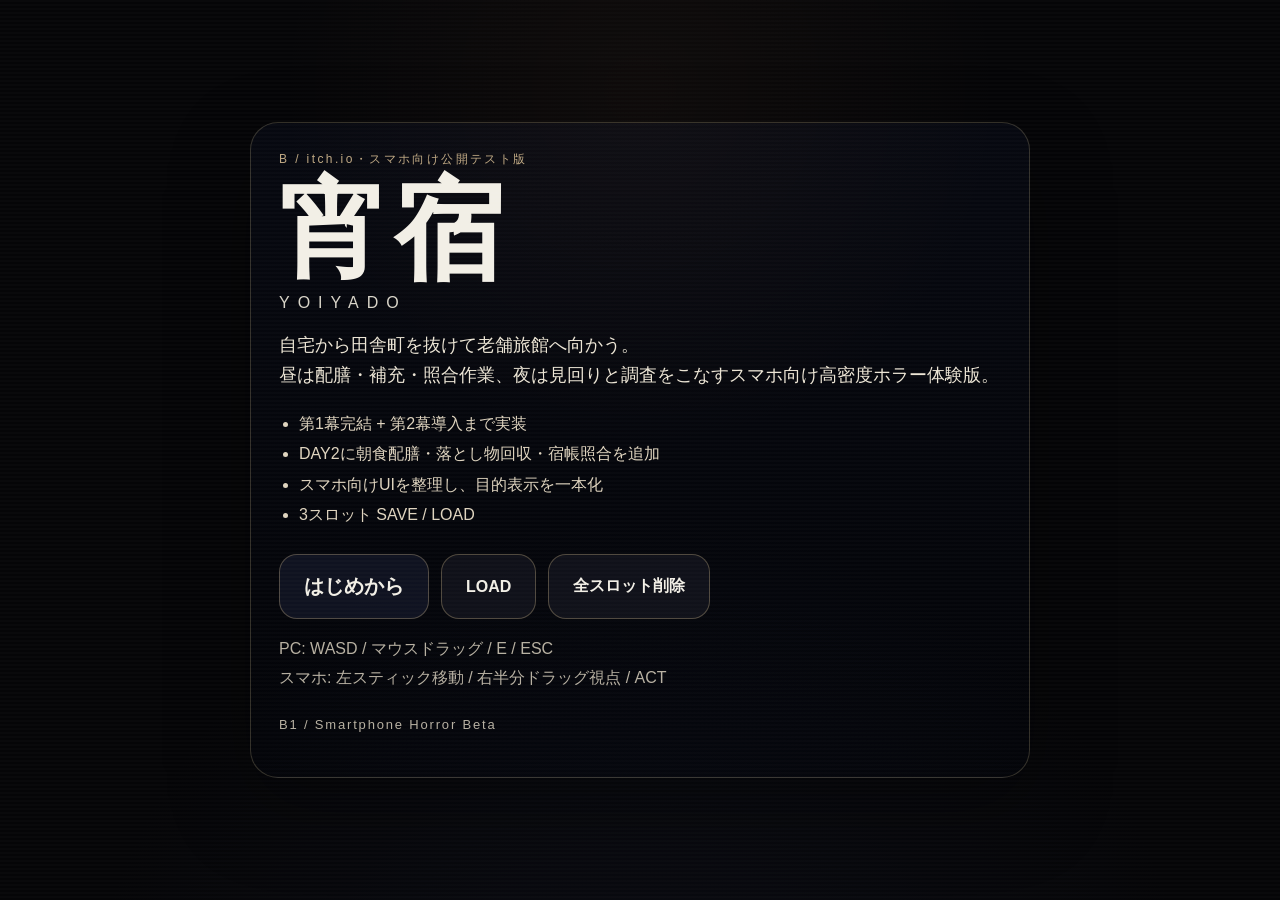
==== index.html @ 84901a3a "Add files via upload" ====
<!doctype html>
<html lang="ja">
<head>
  <meta charset="utf-8">
  <meta name="viewport" content="width=device-width, initial-scale=1, maximum-scale=1, user-scalable=no, viewport-fit=cover">
  <title>宵宿 B1 Smartphone Beta</title>
  <link rel="stylesheet" href="styles.css?v=b1">
</head>
<body class="title-body">
  <div class="crt"></div>
  <main class="title-shell">
    <div class="title-card">
      <p class="eyebrow">B / itch.io・スマホ向け公開テスト版</p>
      <h1>宵宿</h1>
      <p class="roman">YOIYADO</p>
      <p class="lead">自宅から田舎町を抜けて老舗旅館へ向かう。<br>昼は配膳・補充・照合作業、夜は見回りと調査をこなすスマホ向け高密度ホラー体験版。</p>
      <ul class="feature-list">
        <li>第1幕完結 + 第2幕導入まで実装</li>
        <li>DAY2に朝食配膳・落とし物回収・宿帳照合を追加</li>
        <li>スマホ向けUIを整理し、目的表示を一本化</li>
        <li>3スロット SAVE / LOAD</li>
      </ul>
      <div class="title-actions">
        <a class="main-btn" href="play.html?new=1">はじめから</a>
        <button class="sub-btn" id="open-title-load">LOAD</button>
        <button class="sub-btn" id="wipe-save">全スロット削除</button>
      </div>
      <p class="hint">PC: WASD / マウスドラッグ / E / ESC<br>スマホ: 左スティック移動 / 右半分ドラッグ視点 / ACT</p>
      <p class="version">B1 / Smartphone Horror Beta</p>
    </div>
  </main>

  <div id="title-slot-overlay" class="overlay hidden title-slot-overlay">
    <div class="menu-card slot-card">
      <h2>LOAD</h2>
      <p class="slot-note">読み込むセーブデータを選んでください。</p>
      <div id="title-slot-list" class="slot-list"></div>
      <button id="close-title-load">閉じる</button>
    </div>
  </div>

  <script>
    (function(){
      const SAVE_PREFIX = 'yoiyado_b1_smartphone_slot_';
      const overlay = document.getElementById('title-slot-overlay');
      const list = document.getElementById('title-slot-list');
      const openBtn = document.getElementById('open-title-load');
      const closeBtn = document.getElementById('close-title-load');
      const wipeBtn = document.getElementById('wipe-save');

      function slotKey(n){ return SAVE_PREFIX + n; }
      function escapeHtml(str){ return String(str).replace(/[&<>"]/g, s => ({'&':'&amp;','<':'&lt;','>':'&gt;','"':'&quot;'}[s])); }
      function renderSlots(){
        const labels = { start_note:'机へ', leave_home:'玄関へ', walk_to_ryokan:'旅館入口へ', talk_okami:'女将へ', get_tray:'厨房へ', deliver_201:'201号室へ', report_okami:'帳場へ戻る', stock_amenities:'戸棚へ', place_amenities:'備品箱へ', arrange_slippers:'下駄箱前へ', restock_towels:'浴場前へ', answer_phone:'浴場前へ', inspect_archive:'宿帳庫へ', escape_archive:'帳場へ逃げる', sleep_day1:'布団へ', leave_home_day2:'玄関へ', commute_day2:'旅館入口へ', talk_maid:'仲居へ', inspect_north:'北廊下へ', inspect_detached:'離れ通路へ', escape_detached:'帳場へ逃げる', finale:'女将へ' };
        list.innerHTML = '';
        for (let i=1;i<=3;i++){
          const raw = localStorage.getItem(slotKey(i));
          const wrap = document.createElement('div');
          wrap.className = 'slot-row';
          const btn = document.createElement('button');
          btn.className = 'slot-btn';
          if(raw){
            try{
              const data = JSON.parse(raw);
              const area = data.areaLabel || data.area || '不明';
              const objective = labels[data.step] || data.step || '進行中';
              btn.innerHTML = '<strong>SLOT ' + i + '</strong><span>' + escapeHtml(area) + ' / ' + escapeHtml(objective) + '</span>';
              btn.addEventListener('click', ()=>{ location.href = 'play.html?slot=' + i; });
            }catch(e){
              btn.innerHTML = '<strong>SLOT ' + i + '</strong><span>読込失敗</span>';
              btn.disabled = true;
            }
          }else{
            btn.innerHTML = '<strong>SLOT ' + i + '</strong><span>空き</span>';
            btn.disabled = true;
          }
          wrap.appendChild(btn);
          list.appendChild(wrap);
        }
      }
      openBtn.addEventListener('click', function(){ renderSlots(); overlay.classList.remove('hidden'); });
      closeBtn.addEventListener('click', function(){ overlay.classList.add('hidden'); });
      overlay.addEventListener('click', function(e){ if(e.target === overlay) overlay.classList.add('hidden'); });
      wipeBtn.addEventListener('click', function(){
        for(let i=1;i<=3;i++) localStorage.removeItem(slotKey(i));
        alert('3つのセーブスロットを削除しました');
        renderSlots();
      });
    })();
  </script>
</body>
</html>
---- styles.css ----
:root{
  --bg:#050507;
  --panel:rgba(6,8,15,.82);
  --panel-2:rgba(10,12,22,.92);
  --line:rgba(177,162,122,.28);
  --text:#f2efe6;
  --sub:#bfa883;
  --accent:#d6c18f;
  --danger:#d06b60;
  --safe-top:env(safe-area-inset-top, 0px);
  --safe-bottom:env(safe-area-inset-bottom, 0px);
  --safe-left:env(safe-area-inset-left, 0px);
  --safe-right:env(safe-area-inset-right, 0px);
}
*{box-sizing:border-box; -webkit-tap-highlight-color:transparent; touch-action:manipulation;}
html,body{margin:0; padding:0; width:100%; height:100%; overflow:hidden; background:var(--bg); color:var(--text); font-family:-apple-system,BlinkMacSystemFont,"Hiragino Sans","Yu Gothic UI",sans-serif;}
body{overscroll-behavior:none;}
.title-body,.play-body{position:relative;}
.crt{pointer-events:none; position:fixed; inset:0; background:
  repeating-linear-gradient(180deg, rgba(255,255,255,.02) 0 2px, rgba(0,0,0,0) 2px 4px),
  radial-gradient(circle at 50% 10%, rgba(255,164,96,.06), transparent 35%),
  radial-gradient(circle at 50% 120%, rgba(60,74,130,.14), transparent 45%);
  mix-blend-mode:screen; opacity:.65; z-index:4;
}
.title-shell{position:relative; z-index:2; display:grid; place-items:center; min-height:100%; padding:24px;}
.title-card{max-width:780px; width:min(92vw,780px); padding:28px; border:1px solid var(--line); border-radius:28px; background:linear-gradient(180deg, rgba(7,9,17,.95), rgba(3,4,8,.92)); box-shadow:0 30px 80px rgba(0,0,0,.45);}
.eyebrow{margin:0 0 8px; letter-spacing:.2em; color:var(--sub); font-size:12px;}
.title-card h1{font-size:clamp(56px,12vw,110px); margin:0; line-height:1; letter-spacing:.04em;}
.roman{margin:8px 0 18px; letter-spacing:.5em; color:#d8d4c8;}
.lead{font-size:18px; line-height:1.7; color:#ece5d5;}
.feature-list{padding-left:20px; line-height:1.9; color:#dfd4bf;}
.title-actions{display:flex; gap:12px; flex-wrap:wrap; margin-top:24px;}
.main-btn,.sub-btn{appearance:none; border:none; cursor:pointer; text-decoration:none; color:var(--text); background:rgba(16,19,34,.95); border:1px solid rgba(216,193,143,.32); border-radius:18px; padding:18px 24px; font-size:20px; font-weight:700;}
.sub-btn{background:rgba(17,18,26,.9); font-size:16px;}
.hint,.version{color:#b7b0a1; line-height:1.8;}
.version{margin-top:20px; font-size:13px; letter-spacing:.14em;}

#game-root{position:fixed; inset:0; overflow:hidden; background:#020306;}
#game-canvas{position:absolute; inset:0; width:100%; height:100%; display:block;}
.hud{position:absolute; inset:0; z-index:3; pointer-events:none;}
.hud-left,.hud-right{position:absolute; top:calc(var(--safe-top) + 14px); display:flex; gap:10px; align-items:flex-start;}
.hud-left{left:calc(var(--safe-left) + 14px); flex-direction:column;}
.hud-right{right:calc(var(--safe-right) + 14px); flex-direction:column; align-items:flex-end;}
.badge,.distance-pill,.menu-btn,.objective-panel,.prompt,.menu-card,.dialogue,.joystick-base,.act-btn,.look-zone,#minimap{backdrop-filter:blur(10px); background:var(--panel); border:1px solid var(--line); box-shadow:0 16px 34px rgba(0,0,0,.28);}
.badge{padding:6px 9px; border-radius:12px; min-width:64px; font-weight:700; text-align:center; font-size:11px;}
.badge.secondary{color:#e5d1ad; opacity:.92;}
#objective-panel,#minimap{display:none !important;}
.distance-pill{padding:10px 14px; border-radius:18px; font-weight:700; font-size:16px; color:#f0d68e; max-width:min(64vw, 360px); white-space:nowrap; overflow:hidden; text-overflow:ellipsis;}
.menu-btn{pointer-events:auto; appearance:none; border:none; color:var(--text); padding:12px 20px; border-radius:18px; font-weight:800; font-size:16px; cursor:pointer;}
.objective-panel{position:absolute; left:calc(var(--safe-left) + 18px); bottom:calc(var(--safe-bottom) + 142px); width:min(440px, calc(100vw - 172px)); padding:16px 18px; border-radius:20px;}
.objective-title{font-size:12px; letter-spacing:.18em; color:var(--sub); margin-bottom:8px;}
.objective-text{font-size:24px; font-weight:800; line-height:1.35;}
.objective-sub{margin-top:6px; color:#cbc0a7;}
.prompt{position:absolute; top:calc(var(--safe-top) + 110px); left:50%; bottom:auto; transform:translateX(-50%); min-width:220px; max-width:min(54vw, 380px); padding:10px 14px; border-radius:16px; text-align:center; font-weight:700; opacity:0; transition:.18s ease; z-index:3; pointer-events:none; white-space:nowrap; overflow:hidden; text-overflow:ellipsis; font-size:14px;}
.prompt.show{opacity:1;}
@media (max-width: 900px){
  .prompt{top:calc(var(--safe-top) + 146px); left:calc(var(--safe-left) + 122px); max-width:min(52vw, 280px); font-size:14px; padding:10px 14px;}
}

#minimap{position:absolute; top:calc(var(--safe-top) + 86px); right:calc(var(--safe-right) + 14px); width:270px; height:150px; border-radius:22px; padding:0;}
.joystick-zone{position:absolute; z-index:3; left:calc(var(--safe-left) + 18px); bottom:calc(var(--safe-bottom) + 18px); width:150px; height:150px; pointer-events:auto; touch-action:none;}
.move-label{position:absolute; left:14px; top:10px; color:rgba(203,195,178,.62); font-size:12px; letter-spacing:.18em;}
.joystick-base{position:absolute; inset:0; border-radius:28px; display:grid; place-items:center; background:rgba(6,8,15,.22); border:1px solid rgba(177,162,122,.12); box-shadow:0 10px 22px rgba(0,0,0,.10);} 
.joystick-knob{width:56px; height:56px; border-radius:50%; background:rgba(255,255,255,.12); border:1px solid rgba(255,255,255,.14); transform:translate3d(0,0,0);} 
.look-zone{position:absolute; z-index:3; right:calc(var(--safe-right) + 118px); bottom:calc(var(--safe-bottom) + 22px); width:118px; height:64px; border-radius:20px; display:grid; place-items:center; color:rgba(185,177,162,.38); font-size:11px; letter-spacing:.16em; pointer-events:none; background:rgba(6,8,15,.06); border:1px solid rgba(177,162,122,.05);} 
.act-btn{position:absolute; z-index:3; right:calc(var(--safe-right) + 18px); bottom:calc(var(--safe-bottom) + 18px); width:150px; height:92px; border-radius:26px; pointer-events:auto; appearance:none; border:none; color:rgba(255,255,255,.94); font-size:40px; font-weight:900; letter-spacing:.04em; background:rgba(6,8,15,.24); border:1px solid rgba(177,162,122,.12); box-shadow:0 10px 22px rgba(0,0,0,.10);} 
.dialogue{position:absolute; left:18px; right:18px; bottom:calc(var(--safe-bottom) + 18px); z-index:5; pointer-events:auto; border-radius:24px; display:grid; grid-template-columns:130px 1fr; overflow:hidden;}
.portrait{min-height:180px; background:linear-gradient(180deg, rgba(58,61,80,.65), rgba(14,16,24,.8)); display:grid; place-items:center;}
.dialogue-box{padding:18px 20px 22px;}
.dialogue-name{font-size:18px; color:var(--accent); font-weight:800; margin-bottom:8px;}
.dialogue-text{font-size:24px; line-height:1.6; white-space:pre-wrap;}
.dialogue-continue{margin-top:10px; color:#b8afa0; font-size:14px;}
.overlay{position:absolute; inset:0; z-index:6; display:grid; place-items:center; background:rgba(0,0,0,.42);}
.menu-card{width:min(92vw,420px); padding:28px; border-radius:26px; text-align:center; background:var(--panel-2);}
.menu-card h2{margin:0 0 16px; font-size:30px;}
.menu-card p{line-height:1.8; color:#d5c7b3;}
.menu-card button{appearance:none; display:block; width:100%; margin-top:10px; padding:16px 18px; border-radius:18px; border:1px solid rgba(216,193,143,.32); background:rgba(17,19,30,.96); color:var(--text); font-size:18px; font-weight:800;}
.hidden{display:none !important;}

@media (max-width: 900px){
  .title-card{padding:24px 18px 20px;}
  .lead{font-size:16px;}
  .feature-list{font-size:14px;}
  .distance-pill{font-size:14px; max-width:58vw;}
  .badge{min-width:76px; padding:8px 10px; font-size:13px;}
  .act-btn{width:122px; height:82px; font-size:34px;}
  .look-zone{right:calc(var(--safe-right) + 98px); width:94px; font-size:10px;}
  .joystick-zone{width:136px; height:136px;}
  .dialogue{grid-template-columns:96px 1fr;}
  .portrait{min-height:142px;}
  .dialogue-text{font-size:18px;}
}


.slot-card{max-width:min(92vw,560px);}
.slot-note{margin:0 0 12px; color:#d5c7b3; line-height:1.6;}
.slot-list{display:grid; gap:10px;}
.slot-row{display:grid;}
.slot-btn{appearance:none; width:100%; text-align:left; display:grid; gap:4px; padding:16px 18px; border-radius:18px; border:1px solid rgba(216,193,143,.32); background:rgba(17,19,30,.96); color:var(--text);}
.slot-btn strong{font-size:16px; letter-spacing:.08em;}
.slot-btn span{font-size:14px; color:#d5c7b3;}
.slot-btn:disabled{opacity:.48;}
.title-slot-overlay{z-index:6;}
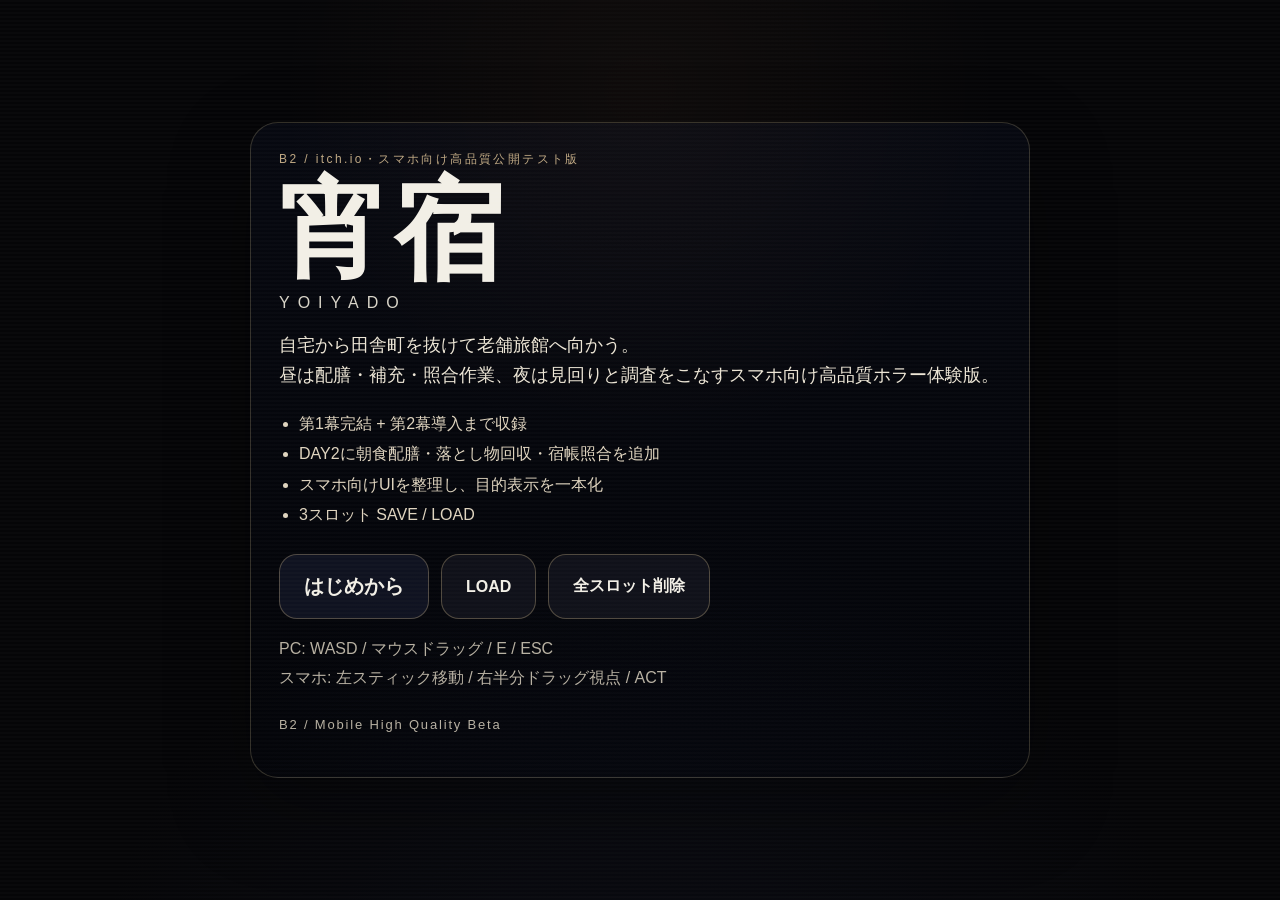
==== commit e2b2f692: "Add files via upload" ====
--- a/index.html
+++ b/index.html
@@ -3,19 +3,19 @@
 <head>
   <meta charset="utf-8">
   <meta name="viewport" content="width=device-width, initial-scale=1, maximum-scale=1, user-scalable=no, viewport-fit=cover">
-  <title>宵宿 B1 Smartphone Beta</title>
-  <link rel="stylesheet" href="styles.css?v=b1">
+  <title>宵宿 B2 Mobile High Quality Beta</title>
+  <link rel="stylesheet" href="styles.css?v=b2hq">
 </head>
 <body class="title-body">
   <div class="crt"></div>
   <main class="title-shell">
     <div class="title-card">
-      <p class="eyebrow">B / itch.io・スマホ向け公開テスト版</p>
+      <p class="eyebrow">B2 / itch.io・スマホ向け高品質公開テスト版</p>
       <h1>宵宿</h1>
       <p class="roman">YOIYADO</p>
-      <p class="lead">自宅から田舎町を抜けて老舗旅館へ向かう。<br>昼は配膳・補充・照合作業、夜は見回りと調査をこなすスマホ向け高密度ホラー体験版。</p>
+      <p class="lead">自宅から田舎町を抜けて老舗旅館へ向かう。<br>昼は配膳・補充・照合作業、夜は見回りと調査をこなすスマホ向け高品質ホラー体験版。</p>
       <ul class="feature-list">
-        <li>第1幕完結 + 第2幕導入まで実装</li>
+        <li>第1幕完結 + 第2幕導入まで収録</li>
         <li>DAY2に朝食配膳・落とし物回収・宿帳照合を追加</li>
         <li>スマホ向けUIを整理し、目的表示を一本化</li>
         <li>3スロット SAVE / LOAD</li>
@@ -26,7 +26,7 @@
         <button class="sub-btn" id="wipe-save">全スロット削除</button>
       </div>
       <p class="hint">PC: WASD / マウスドラッグ / E / ESC<br>スマホ: 左スティック移動 / 右半分ドラッグ視点 / ACT</p>
-      <p class="version">B1 / Smartphone Horror Beta</p>
+      <p class="version">B2 / Mobile High Quality Beta</p>
     </div>
   </main>
 
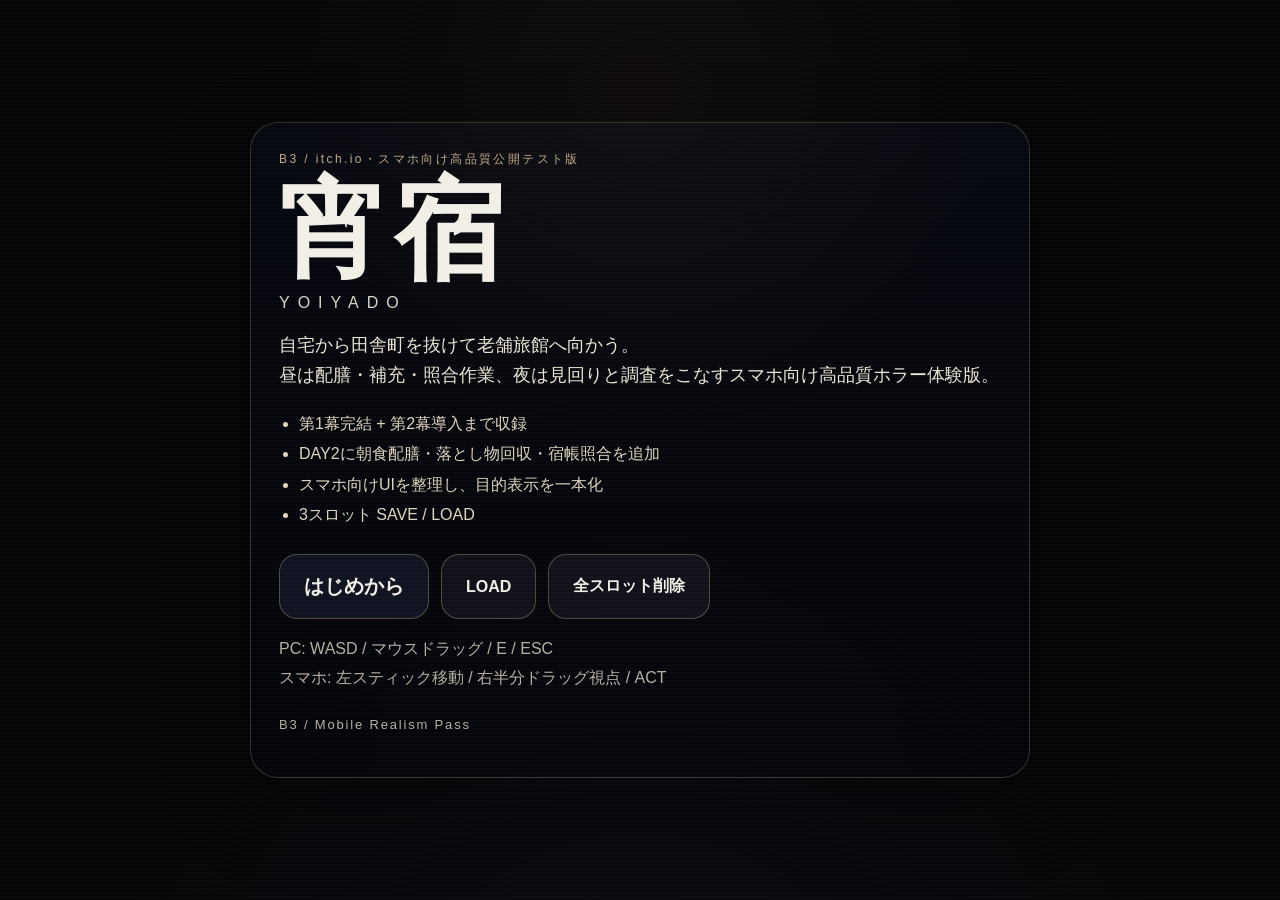
==== commit ac08e1a4: "Add files via upload" ====
--- a/index.html
+++ b/index.html
@@ -3,14 +3,14 @@
 <head>
   <meta charset="utf-8">
   <meta name="viewport" content="width=device-width, initial-scale=1, maximum-scale=1, user-scalable=no, viewport-fit=cover">
-  <title>宵宿 B2 Mobile High Quality Beta</title>
-  <link rel="stylesheet" href="styles.css?v=b2hq">
+  <title>宵宿 B3 Mobile High Quality Beta</title>
+  <link rel="stylesheet" href="styles.css?v=b3real">
 </head>
 <body class="title-body">
   <div class="crt"></div>
   <main class="title-shell">
     <div class="title-card">
-      <p class="eyebrow">B2 / itch.io・スマホ向け高品質公開テスト版</p>
+      <p class="eyebrow">B3 / itch.io・スマホ向け高品質公開テスト版</p>
       <h1>宵宿</h1>
       <p class="roman">YOIYADO</p>
       <p class="lead">自宅から田舎町を抜けて老舗旅館へ向かう。<br>昼は配膳・補充・照合作業、夜は見回りと調査をこなすスマホ向け高品質ホラー体験版。</p>
@@ -26,7 +26,7 @@
         <button class="sub-btn" id="wipe-save">全スロット削除</button>
       </div>
       <p class="hint">PC: WASD / マウスドラッグ / E / ESC<br>スマホ: 左スティック移動 / 右半分ドラッグ視点 / ACT</p>
-      <p class="version">B2 / Mobile High Quality Beta</p>
+      <p class="version">B3 / Mobile Realism Pass</p>
     </div>
   </main>
 
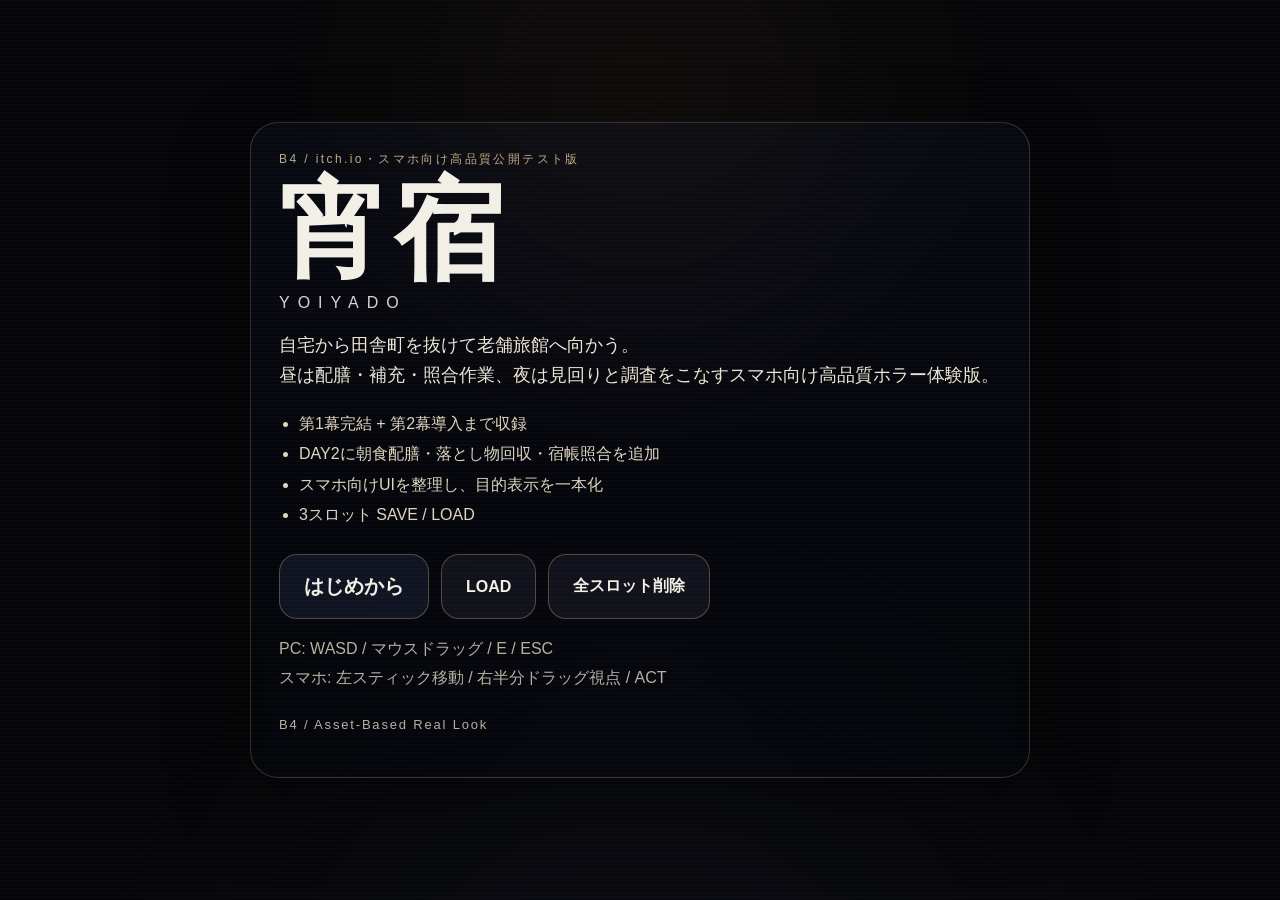
==== commit e869279c: "Add files via upload" ====
--- a/index.html
+++ b/index.html
@@ -3,14 +3,14 @@
 <head>
   <meta charset="utf-8">
   <meta name="viewport" content="width=device-width, initial-scale=1, maximum-scale=1, user-scalable=no, viewport-fit=cover">
-  <title>宵宿 B3 Mobile High Quality Beta</title>
-  <link rel="stylesheet" href="styles.css?v=b3real">
+  <title>宵宿 B4 Mobile High Quality Beta</title>
+  <link rel="stylesheet" href="styles.css?v=b4assets">
 </head>
 <body class="title-body">
   <div class="crt"></div>
   <main class="title-shell">
     <div class="title-card">
-      <p class="eyebrow">B3 / itch.io・スマホ向け高品質公開テスト版</p>
+      <p class="eyebrow">B4 / itch.io・スマホ向け高品質公開テスト版</p>
       <h1>宵宿</h1>
       <p class="roman">YOIYADO</p>
       <p class="lead">自宅から田舎町を抜けて老舗旅館へ向かう。<br>昼は配膳・補充・照合作業、夜は見回りと調査をこなすスマホ向け高品質ホラー体験版。</p>
@@ -26,7 +26,7 @@
         <button class="sub-btn" id="wipe-save">全スロット削除</button>
       </div>
       <p class="hint">PC: WASD / マウスドラッグ / E / ESC<br>スマホ: 左スティック移動 / 右半分ドラッグ視点 / ACT</p>
-      <p class="version">B3 / Mobile Realism Pass</p>
+      <p class="version">B4 / Asset-Based Real Look</p>
     </div>
   </main>
 
